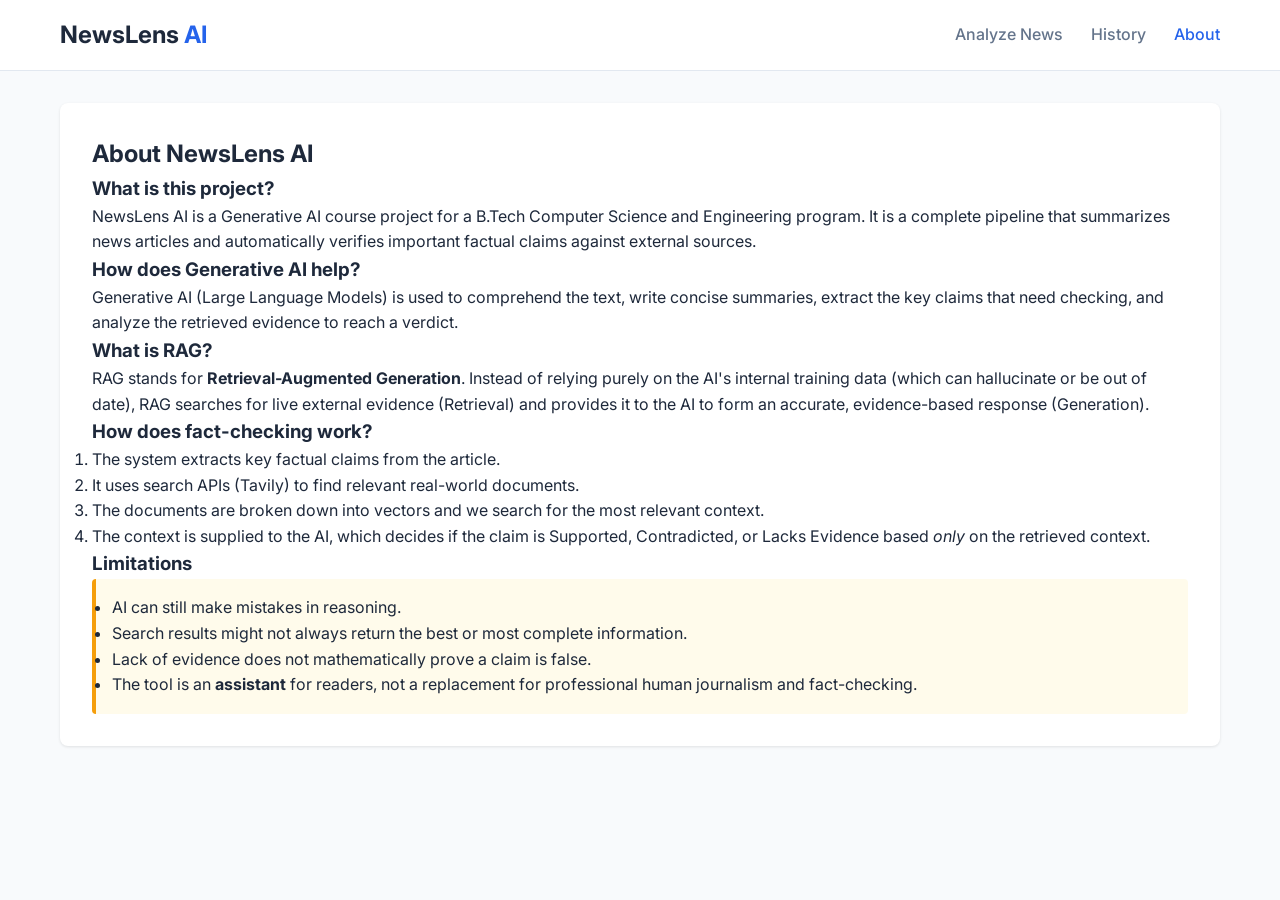
==== frontend/about.html @ cf81eeb2 "Initial commit: Complete News Summarizer with Fact Check Notes" ====
<!DOCTYPE html>
<html lang="en">
<head>
    <meta charset="UTF-8">
    <meta name="viewport" content="width=device-width, initial-scale=1.0">
    <title>About - NewsLens AI</title>
    <link rel="stylesheet" href="css/style.css">
    <link href="https://fonts.googleapis.com/css2?family=Inter:wght@400;500;600;700&display=swap" rel="stylesheet">
</head>
<body>
    <header class="header">
        <div class="container header-content">
            <h1 class="logo">NewsLens <span>AI</span></h1>
            <nav class="nav">
                <a href="index.html">Analyze News</a>
                <a href="history.html">History</a>
                <a href="about.html" class="active">About</a>
            </nav>
        </div>
    </header>

    <main class="container">
        <section class="card about-section">
            <h2>About NewsLens AI</h2>
            
            <div class="about-content">
                <h3>What is this project?</h3>
                <p>NewsLens AI is a Generative AI course project for a B.Tech Computer Science and Engineering program. It is a complete pipeline that summarizes news articles and automatically verifies important factual claims against external sources.</p>
                
                <h3>How does Generative AI help?</h3>
                <p>Generative AI (Large Language Models) is used to comprehend the text, write concise summaries, extract the key claims that need checking, and analyze the retrieved evidence to reach a verdict.</p>
                
                <h3>What is RAG?</h3>
                <p>RAG stands for <strong>Retrieval-Augmented Generation</strong>. Instead of relying purely on the AI's internal training data (which can hallucinate or be out of date), RAG searches for live external evidence (Retrieval) and provides it to the AI to form an accurate, evidence-based response (Generation).</p>
                
                <h3>How does fact-checking work?</h3>
                <ol>
                    <li>The system extracts key factual claims from the article.</li>
                    <li>It uses search APIs (Tavily) to find relevant real-world documents.</li>
                    <li>The documents are broken down into vectors and we search for the most relevant context.</li>
                    <li>The context is supplied to the AI, which decides if the claim is Supported, Contradicted, or Lacks Evidence based <em>only</em> on the retrieved context.</li>
                </ol>
                
                <h3>Limitations</h3>
                <div class="alert warning">
                    <ul>
                        <li>AI can still make mistakes in reasoning.</li>
                        <li>Search results might not always return the best or most complete information.</li>
                        <li>Lack of evidence does not mathematically prove a claim is false.</li>
                        <li>The tool is an <strong>assistant</strong> for readers, not a replacement for professional human journalism and fact-checking.</li>
                    </ul>
                </div>
            </div>
        </section>
    </main>
</body>
</html>
---- frontend/css/style.css ----
:root {
    --primary: #2563eb;
    --primary-hover: #1d4ed8;
    --bg-color: #f8fafc;
    --card-bg: #ffffff;
    --text-main: #1e293b;
    --text-muted: #64748b;
    --border: #e2e8f0;
    
    --supported: #22c55e;
    --partial: #eab308;
    --contradicted: #ef4444;
    --insufficient: #94a3b8;
}

* {
    box-sizing: border-box;
    margin: 0;
    padding: 0;
}

body {
    font-family: 'Inter', sans-serif;
    background-color: var(--bg-color);
    color: var(--text-main);
    line-height: 1.6;
}

.container {
    max-width: 1200px;
    margin: 0 auto;
    padding: 0 20px;
}

/* Header */
.header {
    background-color: var(--card-bg);
    border-bottom: 1px solid var(--border);
    padding: 1rem 0;
    margin-bottom: 2rem;
}

.header-content {
    display: flex;
    justify-content: space-between;
    align-items: center;
}

.logo {
    font-size: 1.5rem;
    font-weight: 700;
}

.logo span {
    color: var(--primary);
}

.nav a {
    text-decoration: none;
    color: var(--text-muted);
    margin-left: 1.5rem;
    font-weight: 500;
}

.nav a.active, .nav a:hover {
    color: var(--primary);
}

/* Common */
.card {
    background: var(--card-bg);
    border-radius: 8px;
    padding: 2rem;
    box-shadow: 0 1px 3px rgba(0,0,0,0.1);
    margin-bottom: 2rem;
}

.hidden {
    display: none !important;
}

/* Inputs */
.tabs {
    margin: 1.5rem 0 1rem;
    display: flex;
    gap: 1rem;
}

.tab-btn {
    background: none;
    border: none;
    padding: 0.5rem 1rem;
    cursor: pointer;
    font-weight: 500;
    color: var(--text-muted);
    border-bottom: 2px solid transparent;
}

.tab-btn.active {
    color: var(--primary);
    border-bottom: 2px solid var(--primary);
}

.form-control {
    width: 100%;
    padding: 0.75rem;
    border: 1px solid var(--border);
    border-radius: 4px;
    font-size: 1rem;
    font-family: inherit;
    margin-bottom: 1rem;
}

.actions {
    display: flex;
    gap: 1rem;
}

.btn {
    padding: 0.75rem 1.5rem;
    border: none;
    border-radius: 4px;
    cursor: pointer;
    font-weight: 600;
    font-size: 1rem;
}

.btn-primary {
    background-color: var(--primary);
    color: white;
}

.btn-primary:hover {
    background-color: var(--primary-hover);
}

.btn-secondary {
    background-color: #e2e8f0;
    color: var(--text-main);
}

/* Loading */
.loading {
    text-align: center;
    margin: 2rem 0;
}

.spinner {
    border: 4px solid #f3f3f3;
    border-top: 4px solid var(--primary);
    border-radius: 50%;
    width: 40px;
    height: 40px;
    animation: spin 1s linear infinite;
    margin: 0 auto 1rem;
}

@keyframes spin {
    0% { transform: rotate(0deg); }
    100% { transform: rotate(360deg); }
}

/* Stats */
.dashboard-stats h3 {
    margin-bottom: 1rem;
}
.stats-grid {
    display: grid;
    grid-template-columns: repeat(auto-fit, minmax(150px, 1fr));
    gap: 1rem;
}
.stat-box {
    padding: 1rem;
    border-radius: 6px;
    text-align: center;
    background: var(--bg-color);
    border: 1px solid var(--border);
}
.stat-number {
    display: block;
    font-size: 2rem;
    font-weight: 700;
}
.stat-label {
    font-size: 0.875rem;
    color: var(--text-muted);
}
.stat-box.supported { border-top: 4px solid var(--supported); }
.stat-box.partial { border-top: 4px solid var(--partial); }
.stat-box.contradicted { border-top: 4px solid var(--contradicted); }
.stat-box.insufficient { border-top: 4px solid var(--insufficient); }

/* Grid */
.grid-layout {
    display: grid;
    grid-template-columns: 1fr 2fr;
    gap: 2rem;
}

@media(max-width: 768px) {
    .grid-layout {
        grid-template-columns: 1fr;
    }
}

.summary-box h4 {
    margin-top: 1.5rem;
    margin-bottom: 0.5rem;
}
.summary-box ul {
    padding-left: 1.5rem;
}

/* Claim Cards */
.claim-card {
    background: white;
    border: 1px solid var(--border);
    border-radius: 8px;
    padding: 1.5rem;
    margin-bottom: 1rem;
    box-shadow: 0 1px 2px rgba(0,0,0,0.05);
}
.claim-header {
    font-weight: 600;
    font-size: 1.1rem;
    margin-bottom: 1rem;
}
.verdict-badge {
    display: inline-block;
    padding: 0.25rem 0.75rem;
    border-radius: 999px;
    font-size: 0.875rem;
    font-weight: 600;
    margin-bottom: 1rem;
}
.verdict-SUPPORTED { background: #dcfce7; color: #166534; }
.verdict-PARTIALLY { background: #fef08a; color: #854d0e; }
.verdict-CONTRADICTED { background: #fee2e2; color: #991b1b; }
.verdict-INSUFFICIENT { background: #f1f5f9; color: #475569; }
.verdict-UNABLE { background: #f3f4f6; color: #374151; }

.note-box {
    background: var(--bg-color);
    padding: 1rem;
    border-radius: 4px;
    border-left: 4px solid var(--primary);
    margin-bottom: 1rem;
}

.evidence-list {
    margin-top: 1rem;
}
.evidence-item {
    font-size: 0.9rem;
    padding: 0.5rem;
    border-bottom: 1px solid var(--border);
}
.evidence-item:last-child {
    border-bottom: none;
}
.trust-badge {
    font-size: 0.75rem;
    padding: 2px 6px;
    border-radius: 4px;
    background: #e2e8f0;
    margin-left: 8px;
}

/* History Table */
.table-container {
    overflow-x: auto;
}
.history-table {
    width: 100%;
    border-collapse: collapse;
}
.history-table th, .history-table td {
    padding: 1rem;
    text-align: left;
    border-bottom: 1px solid var(--border);
}
.history-table th {
    background: var(--bg-color);
    font-weight: 600;
}

.error {
    color: #ef4444;
    background: #fee2e2;
    padding: 1rem;
    border-radius: 4px;
    margin-bottom: 1rem;
}

.alert {
    padding: 1rem;
    border-radius: 4px;
    background: #fffbeb;
    border-left: 4px solid #f59e0b;
}
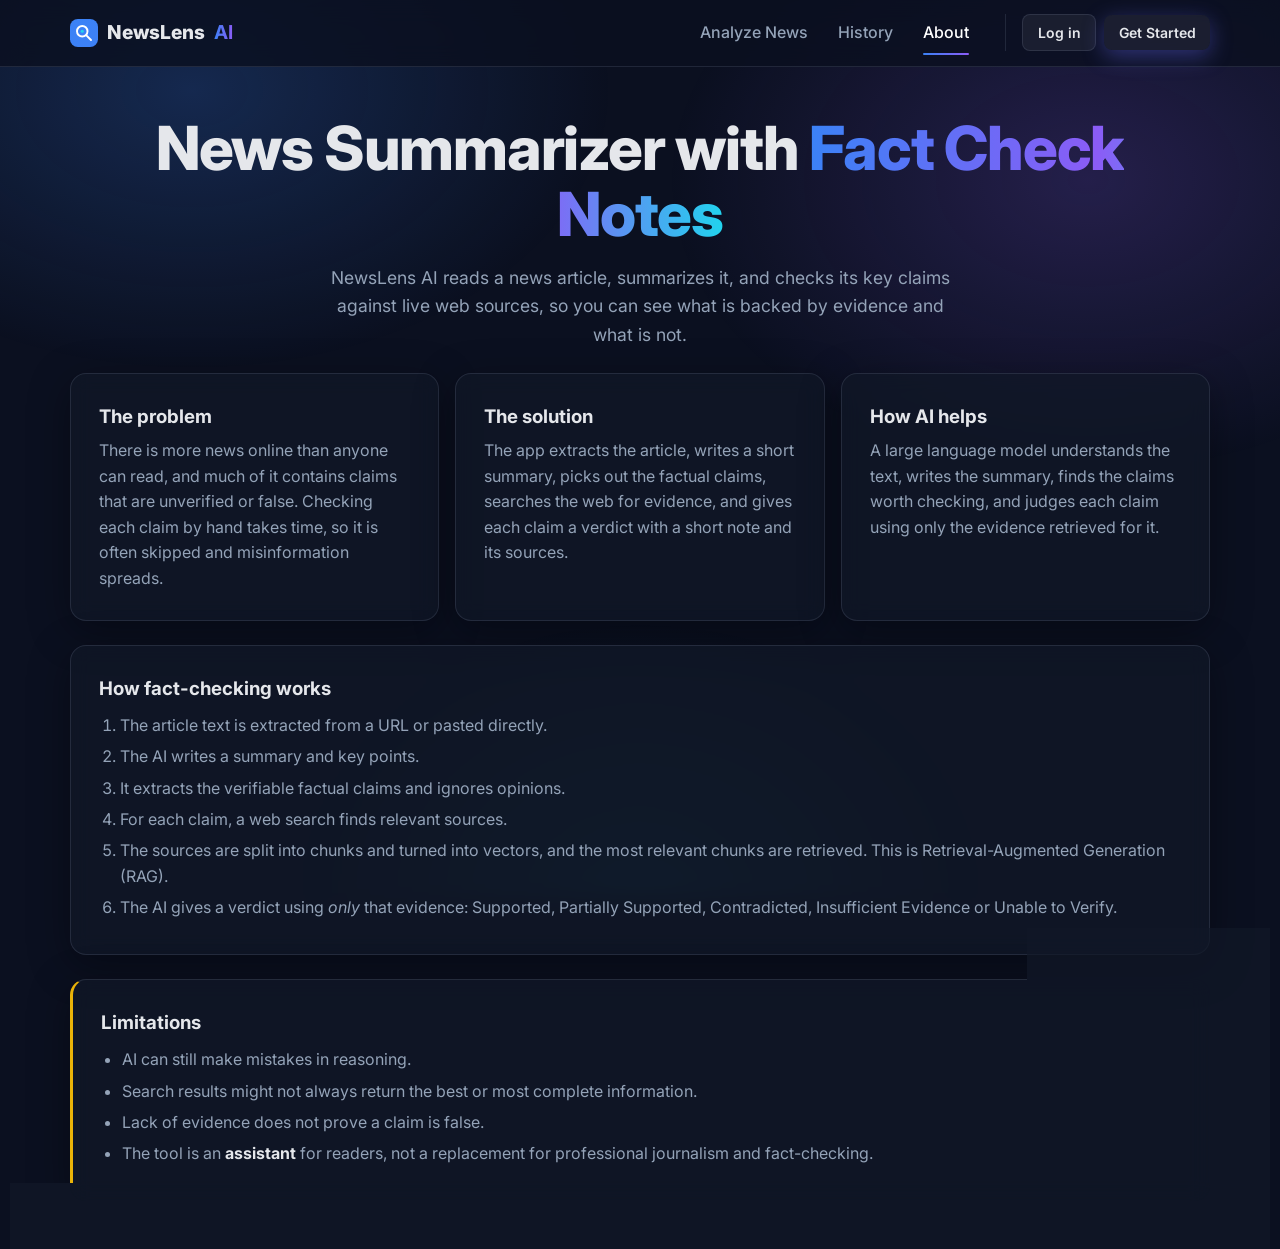
==== commit 926f5491: "Updated NewsLens AI UI and features" ====
--- a/frontend/about.html
+++ b/frontend/about.html
@@ -1,57 +1,96 @@
-<!DOCTYPE html>
+<!doctype html>
 <html lang="en">
-<head>
-    <meta charset="UTF-8">
-    <meta name="viewport" content="width=device-width, initial-scale=1.0">
-    <title>About - NewsLens AI</title>
-    <link rel="stylesheet" href="css/style.css">
-    <link href="https://fonts.googleapis.com/css2?family=Inter:wght@400;500;600;700&display=swap" rel="stylesheet">
-</head>
-<body>
-    <header class="header">
-        <div class="container header-content">
-            <h1 class="logo">NewsLens <span>AI</span></h1>
-            <nav class="nav">
-                <a href="index.html">Analyze News</a>
-                <a href="history.html">History</a>
-                <a href="about.html" class="active">About</a>
-            </nav>
+  <head>
+    <meta charset="UTF-8" />
+    <meta name="viewport" content="width=device-width, initial-scale=1.0" />
+    <title>About - News Summarizer with Fact Check Notes</title>
+    <link
+      href="https://fonts.googleapis.com/css2?family=Inter:wght@400;500;600;700;800&display=swap"
+      rel="stylesheet"
+    />
+    <link rel="stylesheet" href="css/style.css" />
+  </head>
+  <body data-page="about">
+    <div class="bg-glow" aria-hidden="true"></div>
+    <div id="app-header"></div>
+
+    <main class="wrap">
+      <section class="page-head">
+        <h1>News Summarizer with <span class="grad">Fact Check Notes</span></h1>
+        <p class="lead">
+          NewsLens AI reads a news article, summarizes it, and checks its key
+          claims against live web sources, so you can see what is backed by
+          evidence and what is not.
+        </p>
+      </section>
+
+      <section class="feature-grid">
+        <div class="card feature">
+          <h3>The problem</h3>
+          <p>
+            There is more news online than anyone can read, and much of it
+            contains claims that are unverified or false. Checking each claim by
+            hand takes time, so it is often skipped and misinformation spreads.
+          </p>
         </div>
-    </header>
+        <div class="card feature">
+          <h3>The solution</h3>
+          <p>
+            The app extracts the article, writes a short summary, picks out the
+            factual claims, searches the web for evidence, and gives each claim
+            a verdict with a short note and its sources.
+          </p>
+        </div>
+        <div class="card feature">
+          <h3>How AI helps</h3>
+          <p>
+            A large language model understands the text, writes the summary,
+            finds the claims worth checking, and judges each claim using only
+            the evidence retrieved for it.
+          </p>
+        </div>
+      </section>
 
-    <main class="container">
-        <section class="card about-section">
-            <h2>About NewsLens AI</h2>
-            
-            <div class="about-content">
-                <h3>What is this project?</h3>
-                <p>NewsLens AI is a Generative AI course project for a B.Tech Computer Science and Engineering program. It is a complete pipeline that summarizes news articles and automatically verifies important factual claims against external sources.</p>
-                
-                <h3>How does Generative AI help?</h3>
-                <p>Generative AI (Large Language Models) is used to comprehend the text, write concise summaries, extract the key claims that need checking, and analyze the retrieved evidence to reach a verdict.</p>
-                
-                <h3>What is RAG?</h3>
-                <p>RAG stands for <strong>Retrieval-Augmented Generation</strong>. Instead of relying purely on the AI's internal training data (which can hallucinate or be out of date), RAG searches for live external evidence (Retrieval) and provides it to the AI to form an accurate, evidence-based response (Generation).</p>
-                
-                <h3>How does fact-checking work?</h3>
-                <ol>
-                    <li>The system extracts key factual claims from the article.</li>
-                    <li>It uses search APIs (Tavily) to find relevant real-world documents.</li>
-                    <li>The documents are broken down into vectors and we search for the most relevant context.</li>
-                    <li>The context is supplied to the AI, which decides if the claim is Supported, Contradicted, or Lacks Evidence based <em>only</em> on the retrieved context.</li>
-                </ol>
-                
-                <h3>Limitations</h3>
-                <div class="alert warning">
-                    <ul>
-                        <li>AI can still make mistakes in reasoning.</li>
-                        <li>Search results might not always return the best or most complete information.</li>
-                        <li>Lack of evidence does not mathematically prove a claim is false.</li>
-                        <li>The tool is an <strong>assistant</strong> for readers, not a replacement for professional human journalism and fact-checking.</li>
-                    </ul>
-                </div>
-            </div>
-        </section>
+      <section class="card prose">
+        <h3>How fact-checking works</h3>
+        <ol>
+          <li>The article text is extracted from a URL or pasted directly.</li>
+          <li>The AI writes a summary and key points.</li>
+          <li>
+            It extracts the verifiable factual claims and ignores opinions.
+          </li>
+          <li>For each claim, a web search finds relevant sources.</li>
+          <li>
+            The sources are split into chunks and turned into vectors, and the
+            most relevant chunks are retrieved. This is Retrieval-Augmented
+            Generation (RAG).
+          </li>
+          <li>
+            The AI gives a verdict using <em>only</em> that evidence: Supported,
+            Partially Supported, Contradicted, Insufficient Evidence or Unable
+            to Verify.
+          </li>
+        </ol>
+      </section>
+
+      <section class="card prose note">
+        <h3>Limitations</h3>
+        <ul>
+          <li>AI can still make mistakes in reasoning.</li>
+          <li>
+            Search results might not always return the best or most complete
+            information.
+          </li>
+          <li>Lack of evidence does not prove a claim is false.</li>
+          <li>
+            The tool is an <strong>assistant</strong> for readers, not a
+            replacement for professional journalism and fact-checking.
+          </li>
+        </ul>
+      </section>
     </main>
-</body>
+
+    <div id="toasts"></div>
+    <script src="js/app.js"></script>
+  </body>
 </html>
--- a/frontend/css/style.css
+++ b/frontend/css/style.css
@@ -1,300 +1,807 @@
 :root {
-    --primary: #2563eb;
-    --primary-hover: #1d4ed8;
-    --bg-color: #f8fafc;
-    --card-bg: #ffffff;
-    --text-main: #1e293b;
-    --text-muted: #64748b;
-    --border: #e2e8f0;
-    
-    --supported: #22c55e;
-    --partial: #eab308;
-    --contradicted: #ef4444;
-    --insufficient: #94a3b8;
+  --bg: #0b1020;
+  --surface: #111827;
+  --glass: rgba(17, 24, 39, 0.72);
+  --line: rgba(148, 163, 184, 0.16);
+  --text: #e5e7eb;
+  --muted: #94a3b8;
+  --blue: #3b82f6;
+  --violet: #8b5cf6;
+  --cyan: #22d3ee;
+  --ok: #22c55e;
+  --mid: #eab308;
+  --bad: #ef4444;
+  --na: #94a3b8;
+  --r: 16px;
+}
+* {
+  box-sizing: border-box;
+  margin: 0;
+  padding: 0;
+}
+html {
+  scroll-behavior: smooth;
+}
+body {
+  font-family: "Inter", system-ui, sans-serif;
+  background: var(--bg);
+  color: var(--text);
+  line-height: 1.6;
+  min-height: 100vh;
+  overflow-x: hidden;
+}
+.bg-glow {
+  position: fixed;
+  inset: 0;
+  z-index: -1;
+  background:
+    radial-gradient(
+      600px 400px at 15% 10%,
+      rgba(59, 130, 246, 0.22),
+      transparent 70%
+    ),
+    radial-gradient(
+      600px 420px at 85% 20%,
+      rgba(139, 92, 246, 0.2),
+      transparent 70%
+    ),
+    radial-gradient(
+      500px 400px at 50% 100%,
+      rgba(34, 211, 238, 0.1),
+      transparent 70%
+    );
+  animation: drift 16s ease-in-out infinite alternate;
+}
+@keyframes drift {
+  to {
+    transform: translateY(-24px) scale(1.06);
+  }
+}
+.wrap {
+  max-width: 1180px;
+  margin: 0 auto;
+  padding: 0 20px;
+}
+.hidden {
+  display: none !important;
+}
+a {
+  color: var(--cyan);
+}
+.grad {
+  background: linear-gradient(
+    90deg,
+    var(--blue),
+    var(--violet) 60%,
+    var(--cyan)
+  );
+  -webkit-background-clip: text;
+  background-clip: text;
+  color: transparent;
 }
 
-* {
-    box-sizing: border-box;
-    margin: 0;
+.nav-bar {
+  position: sticky;
+  top: 0;
+  z-index: 50;
+  background: rgba(11, 16, 32, 0.8);
+  backdrop-filter: blur(12px);
+  border-bottom: 1px solid var(--line);
+}
+.nav-in {
+  display: flex;
+  align-items: center;
+  gap: 1.5rem;
+  padding: 0.8rem 20px;
+  flex-wrap: wrap;
+}
+.brand {
+  display: flex;
+  align-items: center;
+  gap: 0.55rem;
+  font-weight: 800;
+  font-size: 1.2rem;
+  color: var(--text);
+  text-decoration: none;
+}
+.brand b {
+  background: linear-gradient(90deg, var(--blue), var(--violet));
+  -webkit-background-clip: text;
+  background-clip: text;
+  color: transparent;
+}
+.links {
+  display: flex;
+  gap: 0.25rem;
+  margin-left: auto;
+}
+.links a {
+  color: var(--muted);
+  text-decoration: none;
+  font-weight: 500;
+  padding: 0.45rem 0.8rem;
+  border-radius: 8px;
+  position: relative;
+  transition: color 0.2s;
+}
+.links a:hover {
+  color: var(--text);
+}
+.links a.active {
+  color: #fff;
+}
+.links a.active::after {
+  content: "";
+  position: absolute;
+  left: 0.8rem;
+  right: 0.8rem;
+  bottom: -2px;
+  height: 2px;
+  border-radius: 2px;
+  background: linear-gradient(90deg, var(--blue), var(--violet));
+}
+.auth-nav {
+  display: flex;
+  align-items: center;
+  gap: 0.5rem;
+  padding-left: 1rem;
+  border-left: 1px solid var(--line);
+}
+.user-chip {
+  font-size: 0.85rem;
+  color: var(--muted);
+  max-width: 170px;
+  overflow: hidden;
+  text-overflow: ellipsis;
+  white-space: nowrap;
+}
+
+.hero,
+.page-head {
+  text-align: center;
+  padding: 4rem 0 2rem;
+  animation: rise 0.7s ease both;
+}
+.page-head {
+  padding: 3rem 0 1.5rem;
+}
+.hero h1,
+.page-head h1 {
+  font-size: clamp(2.1rem, 5.5vw, 3.8rem);
+  line-height: 1.1;
+  font-weight: 800;
+  letter-spacing: -0.02em;
+}
+.lead {
+  color: var(--muted);
+  max-width: 640px;
+  margin: 1rem auto 0;
+  font-size: 1.1rem;
+}
+.badge {
+  display: inline-flex;
+  align-items: center;
+  gap: 0.5rem;
+  padding: 0.35rem 0.9rem;
+  border: 1px solid var(--line);
+  border-radius: 999px;
+  background: var(--glass);
+  font-size: 0.8rem;
+  font-weight: 600;
+  color: var(--cyan);
+  margin-bottom: 1.2rem;
+}
+.dot {
+  width: 8px;
+  height: 8px;
+  border-radius: 50%;
+  background: var(--cyan);
+  box-shadow: 0 0 10px var(--cyan);
+  animation: pulse 2s infinite;
+}
+@keyframes pulse {
+  50% {
+    opacity: 0.35;
+  }
+}
+@keyframes rise {
+  from {
+    opacity: 0;
+    transform: translateY(16px);
+  }
+  to {
+    opacity: 1;
+    transform: none;
+  }
+}
+
+.card,
+.panel {
+  background: var(--glass);
+  border: 1px solid var(--line);
+  border-radius: var(--r);
+  backdrop-filter: blur(10px);
+  box-shadow: 0 10px 40px rgba(0, 0, 0, 0.35);
+}
+.card {
+  padding: 1.75rem;
+}
+.workspace {
+  max-width: 860px;
+  margin: 1rem auto 2.5rem;
+  animation: rise 0.8s 0.1s ease both;
+}
+.tabs {
+  display: inline-flex;
+  gap: 0.25rem;
+  padding: 0.25rem;
+  background: rgba(255, 255, 255, 0.04);
+  border-radius: 10px;
+  margin-bottom: 1.2rem;
+}
+.tab {
+  border: 0;
+  background: none;
+  color: var(--muted);
+  padding: 0.5rem 1.1rem;
+  border-radius: 8px;
+  font: inherit;
+  font-weight: 600;
+  cursor: pointer;
+  transition: 0.2s;
+}
+.tab.active {
+  background: linear-gradient(135deg, var(--blue), var(--violet));
+  color: #fff;
+}
+.field {
+  width: 100%;
+  background: rgba(2, 6, 23, 0.55);
+  border: 1px solid var(--line);
+  border-radius: 12px;
+  color: var(--text);
+  padding: 0.9rem 1rem;
+  font: inherit;
+  outline: none;
+  transition:
+    border 0.2s,
+    box-shadow 0.2s;
+}
+.field:focus {
+  border-color: var(--blue);
+  box-shadow: 0 0 0 3px rgba(59, 130, 246, 0.25);
+}
+.field::placeholder {
+  color: #64748b;
+}
+.input-icon {
+  position: relative;
+  color: var(--muted);
+}
+.input-icon svg {
+  position: absolute;
+  left: 1rem;
+  top: 50%;
+  transform: translateY(-50%);
+}
+.input-icon .field {
+  padding-left: 2.9rem;
+}
+textarea.field {
+  resize: vertical;
+  min-height: 170px;
+}
+.count {
+  text-align: right;
+  font-size: 0.8rem;
+  color: var(--muted);
+  margin-top: 0.35rem;
+}
+.search {
+  max-width: 420px;
+  margin: 1.5rem auto 0;
+}
+.actions {
+  display: flex;
+  flex-wrap: wrap;
+  gap: 0.7rem;
+  margin-top: 1.2rem;
+}
+.btn {
+  border: 0;
+  border-radius: 10px;
+  padding: 0.75rem 1.4rem;
+  font: inherit;
+  font-weight: 600;
+  cursor: pointer;
+  transition:
+    transform 0.15s,
+    box-shadow 0.2s,
+    opacity 0.2s;
+}
+.btn:hover {
+  transform: translateY(-2px);
+}
+.btn:disabled {
+  opacity: 0.55;
+  cursor: not-allowed;
+  transform: none;
+}
+.btn-primary,
+.nav-btn-primary {
+  background: linear-gradient(135deg, var(--blue), var(--violet));
+  color: #fff;
+  box-shadow: 0 6px 22px rgba(99, 102, 241, 0.4);
+}
+.btn-ghost,
+.nav-btn {
+  background: rgba(255, 255, 255, 0.06);
+  color: var(--text);
+  border: 1px solid var(--line);
+}
+.nav-btn {
+  border-radius: 8px;
+  padding: 0.4rem 0.9rem;
+  font: inherit;
+  font-size: 0.875rem;
+  font-weight: 600;
+  cursor: pointer;
+}
+.nav-btn-primary {
+  border: 0;
+}
+.hint {
+  color: var(--muted);
+  font-size: 0.85rem;
+  margin-top: 0.8rem;
+}
+.error {
+  background: rgba(239, 68, 68, 0.12);
+  border: 1px solid rgba(239, 68, 68, 0.4);
+  color: #fca5a5;
+  border-radius: 10px;
+  padding: 0.8rem 1rem;
+  margin-top: 1rem;
+  white-space: pre-wrap;
+  word-break: break-word;
+}
+
+.loading {
+  margin-top: 1.5rem;
+  text-align: center;
+}
+.bar {
+  height: 6px;
+  background: rgba(255, 255, 255, 0.08);
+  border-radius: 6px;
+  overflow: hidden;
+}
+.bar i {
+  display: block;
+  height: 100%;
+  width: 5%;
+  border-radius: 6px;
+  background: linear-gradient(90deg, var(--blue), var(--violet), var(--cyan));
+  transition: width 1.2s ease;
+}
+#stage-text {
+  margin-top: 0.8rem;
+  font-weight: 600;
+}
+
+#results {
+  animation: rise 0.6s ease both;
+  padding-bottom: 3rem;
+}
+.res-head {
+  margin: 1rem 0 1.2rem;
+}
+.res-head h2 {
+  font-size: 1.7rem;
+  line-height: 1.25;
+}
+.res-head p {
+  color: var(--muted);
+}
+.grid3 {
+  display: grid;
+  grid-template-columns: repeat(3, 1fr);
+  gap: 1rem;
+  margin-bottom: 1rem;
+}
+.grid2 {
+  display: grid;
+  grid-template-columns: 1fr 1.5fr;
+  gap: 1rem;
+  align-items: start;
+}
+.panel {
+  padding: 1.4rem;
+}
+.panel h3 {
+  font-size: 0.8rem;
+  text-transform: uppercase;
+  letter-spacing: 0.08em;
+  color: var(--muted);
+  margin-bottom: 1rem;
+}
+.ring {
+  --p: 0;
+  width: 130px;
+  height: 130px;
+  border-radius: 50%;
+  margin: 0 auto;
+  display: grid;
+  place-items: center;
+  background: conic-gradient(
+    var(--blue),
+    var(--violet) calc(var(--p) * 1%),
+    rgba(255, 255, 255, 0.08) 0
+  );
+}
+.ring span {
+  width: 100px;
+  height: 100px;
+  border-radius: 50%;
+  background: var(--surface);
+  display: grid;
+  place-items: center;
+  font-size: 1.8rem;
+  font-weight: 800;
+}
+.caption {
+  text-align: center;
+  color: var(--muted);
+  font-size: 0.82rem;
+  margin-top: 0.8rem;
+}
+.stack {
+  display: flex;
+  height: 12px;
+  border-radius: 8px;
+  overflow: hidden;
+  background: rgba(255, 255, 255, 0.08);
+  margin-bottom: 1rem;
+}
+.stack i {
+  display: block;
+  height: 100%;
+}
+.legend div {
+  display: flex;
+  justify-content: space-between;
+  font-size: 0.9rem;
+  padding: 0.2rem 0;
+}
+.legend b {
+  font-weight: 700;
+}
+.sw {
+  display: inline-block;
+  width: 10px;
+  height: 10px;
+  border-radius: 3px;
+  margin-right: 0.5rem;
+}
+.ok {
+  --c: var(--ok);
+}
+.mid {
+  --c: var(--mid);
+}
+.bad {
+  --c: var(--bad);
+}
+.na {
+  --c: var(--na);
+}
+.sw,
+.stack i {
+  background: var(--c);
+}
+.panel p {
+  color: #cbd5e1;
+}
+.panel ul {
+  padding-left: 1.2rem;
+  margin-top: 0.5rem;
+  color: #cbd5e1;
+}
+.panel h4 {
+  margin: 1.2rem 0 0.3rem;
+  color: var(--text);
+}
+.chips {
+  display: flex;
+  flex-wrap: wrap;
+  gap: 0.4rem;
+  margin-top: 0.5rem;
+}
+.chip {
+  padding: 0.25rem 0.7rem;
+  border-radius: 999px;
+  background: rgba(139, 92, 246, 0.15);
+  border: 1px solid rgba(139, 92, 246, 0.35);
+  font-size: 0.82rem;
+}
+details.claim {
+  border: 1px solid var(--line);
+  border-radius: 12px;
+  margin-bottom: 0.7rem;
+  background: rgba(2, 6, 23, 0.4);
+  overflow: hidden;
+  transition: border 0.2s;
+}
+details.claim:hover {
+  border-color: rgba(59, 130, 246, 0.5);
+}
+details.claim summary {
+  list-style: none;
+  cursor: pointer;
+  padding: 1rem;
+  display: flex;
+  gap: 0.8rem;
+  align-items: flex-start;
+  justify-content: space-between;
+}
+details.claim summary::-webkit-details-marker {
+  display: none;
+}
+.claim-text {
+  font-weight: 500;
+}
+.vb {
+  flex: none;
+  font-size: 0.72rem;
+  font-weight: 700;
+  padding: 0.25rem 0.7rem;
+  border-radius: 999px;
+  color: var(--c);
+  border: 1px solid var(--c);
+  background: rgba(255, 255, 255, 0.04);
+  white-space: nowrap;
+}
+.claim-body {
+  padding: 0 1rem 1rem;
+}
+.note-box {
+  background: rgba(59, 130, 246, 0.08);
+  border-left: 3px solid var(--blue);
+  padding: 0.8rem 1rem;
+  border-radius: 0 8px 8px 0;
+  font-size: 0.92rem;
+  color: #cbd5e1;
+}
+.src {
+  display: flex;
+  justify-content: space-between;
+  gap: 1rem;
+  padding: 0.55rem 0;
+  border-bottom: 1px solid var(--line);
+  font-size: 0.88rem;
+}
+.src:last-child {
+  border: 0;
+}
+.src small {
+  display: block;
+  color: var(--muted);
+}
+.trust {
+  font-size: 0.72rem;
+  color: var(--muted);
+  white-space: nowrap;
+}
+
+.history-list {
+  display: grid;
+  gap: 0.8rem;
+  padding-bottom: 3rem;
+  max-width: 860px;
+  margin: 0 auto;
+}
+.h-item {
+  display: flex;
+  align-items: center;
+  gap: 1rem;
+  justify-content: space-between;
+  padding: 1.1rem 1.3rem;
+  transition:
+    transform 0.2s,
+    border 0.2s;
+}
+.h-item:hover {
+  transform: translateY(-2px);
+  border-color: rgba(59, 130, 246, 0.5);
+}
+.h-item h3 {
+  font-size: 1rem;
+  margin-bottom: 0.2rem;
+}
+.h-item p {
+  color: var(--muted);
+  font-size: 0.85rem;
+}
+.h-actions {
+  display: flex;
+  gap: 0.5rem;
+  flex: none;
+}
+.empty {
+  text-align: center;
+  padding: 3rem 1rem;
+}
+.empty h3 {
+  font-size: 1.3rem;
+  margin-bottom: 0.4rem;
+}
+.empty p {
+  color: var(--muted);
+  margin-bottom: 1.2rem;
+}
+.feature-grid {
+  display: grid;
+  grid-template-columns: repeat(auto-fit, minmax(260px, 1fr));
+  gap: 1rem;
+  margin-bottom: 1.5rem;
+}
+.feature {
+  transition:
+    transform 0.2s,
+    border 0.2s;
+}
+.feature:hover {
+  transform: translateY(-4px);
+  border-color: rgba(139, 92, 246, 0.5);
+}
+.feature h3 {
+  margin-bottom: 0.4rem;
+}
+.feature p {
+  color: var(--muted);
+}
+.prose {
+  margin-bottom: 1.5rem;
+}
+.prose h3 {
+  margin-bottom: 0.6rem;
+}
+.prose ol,
+.prose ul {
+  padding-left: 1.3rem;
+  color: var(--muted);
+}
+.prose li {
+  margin: 0.35rem 0;
+}
+.prose strong {
+  color: var(--text);
+}
+.prose.note {
+  border-left: 3px solid var(--mid);
+  margin-bottom: 3rem;
+}
+.skel {
+  height: 84px;
+  border-radius: var(--r);
+  background: linear-gradient(
+    90deg,
+    rgba(255, 255, 255, 0.04),
+    rgba(255, 255, 255, 0.09),
+    rgba(255, 255, 255, 0.04)
+  );
+  background-size: 200% 100%;
+  animation: sh 1.3s infinite;
+}
+@keyframes sh {
+  to {
+    background-position: -200% 0;
+  }
+}
+
+.modal-overlay {
+  position: fixed;
+  inset: 0;
+  background: rgba(2, 6, 23, 0.7);
+  backdrop-filter: blur(4px);
+  display: flex;
+  align-items: center;
+  justify-content: center;
+  padding: 1rem;
+  z-index: 100;
+}
+.modal-box {
+  position: relative;
+  width: 100%;
+  max-width: 400px;
+  background: var(--surface);
+  border: 1px solid var(--line);
+  border-radius: 18px;
+  padding: 2rem;
+  animation: rise 0.3s ease both;
+}
+.modal-box h2 {
+  margin-bottom: 0.2rem;
+}
+.modal-sub {
+  color: var(--muted);
+  font-size: 0.9rem;
+  margin-bottom: 1rem;
+}
+.modal-close {
+  position: absolute;
+  top: 0.7rem;
+  right: 1rem;
+  background: none;
+  border: 0;
+  color: var(--muted);
+  font-size: 1.6rem;
+  cursor: pointer;
+}
+.field-label {
+  display: block;
+  font-size: 0.82rem;
+  font-weight: 600;
+  margin: 0.8rem 0 0.3rem;
+}
+.btn-block {
+  width: 100%;
+  margin-top: 1.2rem;
+}
+.modal-switch {
+  margin-top: 1rem;
+  text-align: center;
+  font-size: 0.9rem;
+  color: var(--muted);
+}
+#toasts {
+  position: fixed;
+  right: 1rem;
+  bottom: 1rem;
+  display: grid;
+  gap: 0.5rem;
+  z-index: 200;
+}
+.toast {
+  background: var(--surface);
+  border: 1px solid var(--line);
+  border-left: 3px solid var(--blue);
+  padding: 0.7rem 1rem;
+  border-radius: 10px;
+  animation: rise 0.3s ease both;
+  max-width: 320px;
+}
+.toast.err {
+  border-left-color: var(--bad);
+}
+.toast.good {
+  border-left-color: var(--ok);
+}
+
+@media (max-width: 860px) {
+  .grid3,
+  .grid2 {
+    grid-template-columns: 1fr;
+  }
+  .links {
+    margin-left: 0;
+    order: 3;
+    width: 100%;
+    overflow-x: auto;
+  }
+  .auth-nav {
+    margin-left: auto;
+    border: 0;
     padding: 0;
-}
-
-body {
-    font-family: 'Inter', sans-serif;
-    background-color: var(--bg-color);
-    color: var(--text-main);
-    line-height: 1.6;
-}
-
-.container {
-    max-width: 1200px;
-    margin: 0 auto;
-    padding: 0 20px;
-}
-
-/* Header */
-.header {
-    background-color: var(--card-bg);
-    border-bottom: 1px solid var(--border);
-    padding: 1rem 0;
-    margin-bottom: 2rem;
-}
-
-.header-content {
-    display: flex;
-    justify-content: space-between;
-    align-items: center;
-}
-
-.logo {
-    font-size: 1.5rem;
-    font-weight: 700;
-}
-
-.logo span {
-    color: var(--primary);
-}
-
-.nav a {
-    text-decoration: none;
-    color: var(--text-muted);
-    margin-left: 1.5rem;
-    font-weight: 500;
-}
-
-.nav a.active, .nav a:hover {
-    color: var(--primary);
-}
-
-/* Common */
-.card {
-    background: var(--card-bg);
-    border-radius: 8px;
-    padding: 2rem;
-    box-shadow: 0 1px 3px rgba(0,0,0,0.1);
-    margin-bottom: 2rem;
-}
-
-.hidden {
-    display: none !important;
-}
-
-/* Inputs */
-.tabs {
-    margin: 1.5rem 0 1rem;
-    display: flex;
-    gap: 1rem;
-}
-
-.tab-btn {
-    background: none;
-    border: none;
-    padding: 0.5rem 1rem;
-    cursor: pointer;
-    font-weight: 500;
-    color: var(--text-muted);
-    border-bottom: 2px solid transparent;
-}
-
-.tab-btn.active {
-    color: var(--primary);
-    border-bottom: 2px solid var(--primary);
-}
-
-.form-control {
-    width: 100%;
-    padding: 0.75rem;
-    border: 1px solid var(--border);
-    border-radius: 4px;
-    font-size: 1rem;
-    font-family: inherit;
-    margin-bottom: 1rem;
-}
-
-.actions {
-    display: flex;
-    gap: 1rem;
-}
-
-.btn {
-    padding: 0.75rem 1.5rem;
-    border: none;
-    border-radius: 4px;
-    cursor: pointer;
-    font-weight: 600;
-    font-size: 1rem;
-}
-
-.btn-primary {
-    background-color: var(--primary);
-    color: white;
-}
-
-.btn-primary:hover {
-    background-color: var(--primary-hover);
-}
-
-.btn-secondary {
-    background-color: #e2e8f0;
-    color: var(--text-main);
-}
-
-/* Loading */
-.loading {
-    text-align: center;
-    margin: 2rem 0;
-}
-
-.spinner {
-    border: 4px solid #f3f3f3;
-    border-top: 4px solid var(--primary);
-    border-radius: 50%;
-    width: 40px;
-    height: 40px;
-    animation: spin 1s linear infinite;
-    margin: 0 auto 1rem;
-}
-
-@keyframes spin {
-    0% { transform: rotate(0deg); }
-    100% { transform: rotate(360deg); }
-}
-
-/* Stats */
-.dashboard-stats h3 {
-    margin-bottom: 1rem;
-}
-.stats-grid {
-    display: grid;
-    grid-template-columns: repeat(auto-fit, minmax(150px, 1fr));
-    gap: 1rem;
-}
-.stat-box {
-    padding: 1rem;
-    border-radius: 6px;
-    text-align: center;
-    background: var(--bg-color);
-    border: 1px solid var(--border);
-}
-.stat-number {
-    display: block;
-    font-size: 2rem;
-    font-weight: 700;
-}
-.stat-label {
-    font-size: 0.875rem;
-    color: var(--text-muted);
-}
-.stat-box.supported { border-top: 4px solid var(--supported); }
-.stat-box.partial { border-top: 4px solid var(--partial); }
-.stat-box.contradicted { border-top: 4px solid var(--contradicted); }
-.stat-box.insufficient { border-top: 4px solid var(--insufficient); }
-
-/* Grid */
-.grid-layout {
-    display: grid;
-    grid-template-columns: 1fr 2fr;
-    gap: 2rem;
-}
-
-@media(max-width: 768px) {
-    .grid-layout {
-        grid-template-columns: 1fr;
-    }
-}
-
-.summary-box h4 {
-    margin-top: 1.5rem;
-    margin-bottom: 0.5rem;
-}
-.summary-box ul {
-    padding-left: 1.5rem;
-}
-
-/* Claim Cards */
-.claim-card {
-    background: white;
-    border: 1px solid var(--border);
-    border-radius: 8px;
-    padding: 1.5rem;
-    margin-bottom: 1rem;
-    box-shadow: 0 1px 2px rgba(0,0,0,0.05);
-}
-.claim-header {
-    font-weight: 600;
-    font-size: 1.1rem;
-    margin-bottom: 1rem;
-}
-.verdict-badge {
-    display: inline-block;
-    padding: 0.25rem 0.75rem;
-    border-radius: 999px;
-    font-size: 0.875rem;
-    font-weight: 600;
-    margin-bottom: 1rem;
-}
-.verdict-SUPPORTED { background: #dcfce7; color: #166534; }
-.verdict-PARTIALLY { background: #fef08a; color: #854d0e; }
-.verdict-CONTRADICTED { background: #fee2e2; color: #991b1b; }
-.verdict-INSUFFICIENT { background: #f1f5f9; color: #475569; }
-.verdict-UNABLE { background: #f3f4f6; color: #374151; }
-
-.note-box {
-    background: var(--bg-color);
-    padding: 1rem;
-    border-radius: 4px;
-    border-left: 4px solid var(--primary);
-    margin-bottom: 1rem;
-}
-
-.evidence-list {
-    margin-top: 1rem;
-}
-.evidence-item {
-    font-size: 0.9rem;
-    padding: 0.5rem;
-    border-bottom: 1px solid var(--border);
-}
-.evidence-item:last-child {
-    border-bottom: none;
-}
-.trust-badge {
-    font-size: 0.75rem;
-    padding: 2px 6px;
-    border-radius: 4px;
-    background: #e2e8f0;
-    margin-left: 8px;
-}
-
-/* History Table */
-.table-container {
-    overflow-x: auto;
-}
-.history-table {
-    width: 100%;
-    border-collapse: collapse;
-}
-.history-table th, .history-table td {
-    padding: 1rem;
-    text-align: left;
-    border-bottom: 1px solid var(--border);
-}
-.history-table th {
-    background: var(--bg-color);
-    font-weight: 600;
-}
-
-.error {
-    color: #ef4444;
-    background: #fee2e2;
-    padding: 1rem;
-    border-radius: 4px;
-    margin-bottom: 1rem;
-}
-
-.alert {
-    padding: 1rem;
-    border-radius: 4px;
-    background: #fffbeb;
-    border-left: 4px solid #f59e0b;
-}
+  }
+  .h-item {
+    flex-direction: column;
+    align-items: flex-start;
+  }
+}
+@media (prefers-reduced-motion: reduce) {
+  * {
+    animation: none !important;
+    transition: none !important;
+  }
+}
